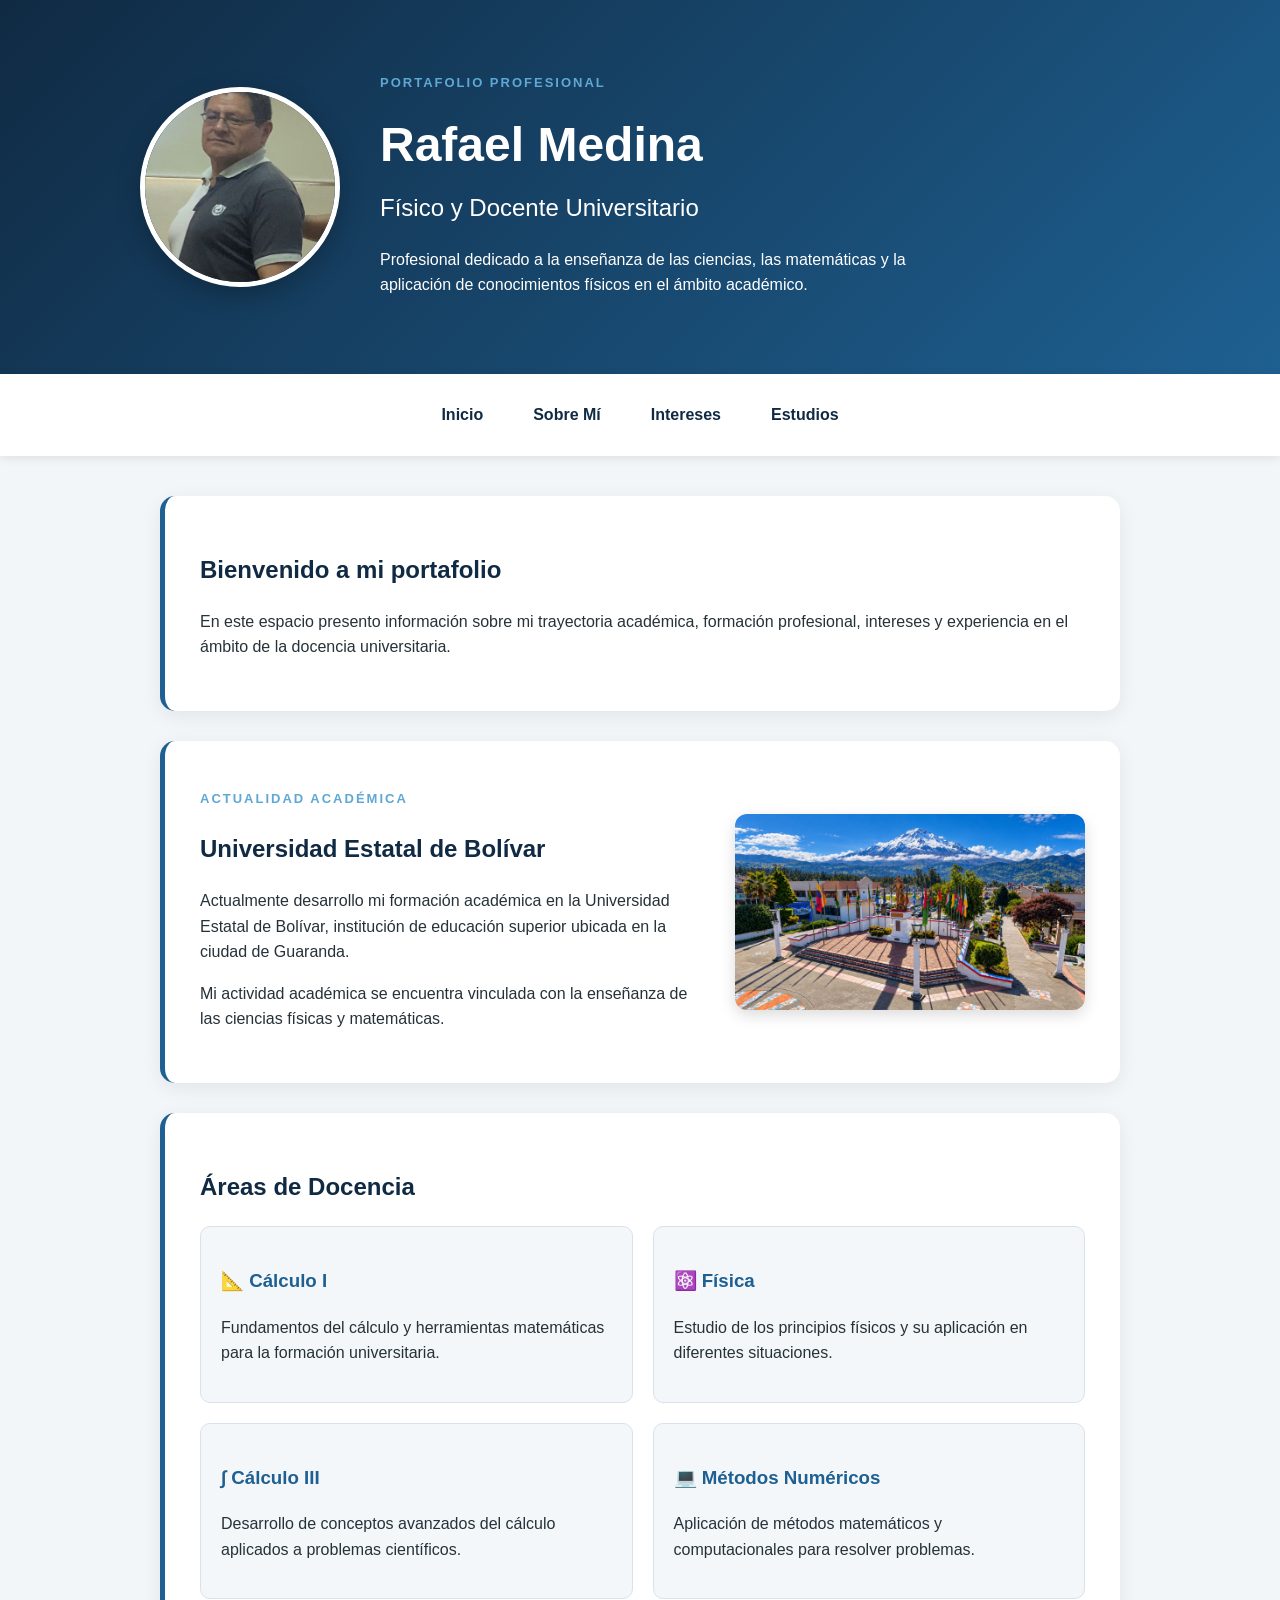
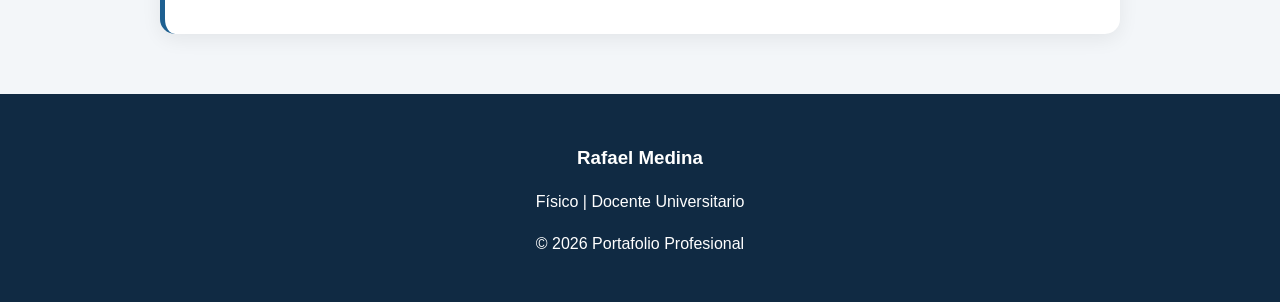
==== index.html @ b5437b90 "Add files via upload" ====
<!DOCTYPE html>
<html lang="es">

<head>
    <meta charset="UTF-8">
    <meta name="viewport" content="width=device-width, initial-scale=1.0">
    <title>Portafolio Profesional - Rafael Medina</title>
    <link rel="stylesheet" href="estilos.css">
</head>

<body>

    <header class="hero">

        <div class="hero-contenido">

            <img 
                src="foto_fisico.jpeg"
                width="200"
                height="200"
                alt="Foto de Rafael Medina"
                class="foto-perfil"
            >

            <div>
                <p class="etiqueta">PORTAFOLIO PROFESIONAL</p>

                <h1>Rafael Medina</h1>

                <h2>Físico y Docente Universitario</h2>

                <p class="descripcion">
                    Profesional dedicado a la enseñanza de las ciencias,
                    las matemáticas y la aplicación de conocimientos físicos
                    en el ámbito académico.
                </p>
            </div>

        </div>

    </header>


    <nav class="menu">

        <a href="index.html">Inicio</a>
        <a href="SobreMi.html">Sobre Mí</a>
        <a href="Intereses.html">Intereses</a>
        <a href="Estudios.html">Estudios</a>

    </nav>


    <main>

        <section class="bienvenida tarjeta">

            <h2>Bienvenido a mi portafolio</h2>

            <p>
                En este espacio presento información sobre mi trayectoria
                académica, formación profesional, intereses y experiencia
                en el ámbito de la docencia universitaria.
            </p>

        </section>


        <section class="universidad tarjeta">

            <div>

                <p class="etiqueta">ACTUALIDAD ACADÉMICA</p>

                <h2>Universidad Estatal de Bolívar</h2>

                <p>
                    Actualmente desarrollo mi formación académica en la
                    Universidad Estatal de Bolívar, institución de educación
                    superior ubicada en la ciudad de Guaranda.
                </p>

                <p>
                    Mi actividad académica se encuentra vinculada con la
                    enseñanza de las ciencias físicas y matemáticas.
                </p>

            </div>

            <img 
                src="ueb.jpeg"
                alt="Universidad Estatal de Bolívar"
                class="imagen-ueb"
            >

        </section>


        <section class="tarjeta">

            <h2>Áreas de Docencia</h2>

            <div class="materias">

                <div class="materia">
                    <h3>📐 Cálculo I</h3>
                    <p>
                        Fundamentos del cálculo y herramientas matemáticas
                        para la formación universitaria.
                    </p>
                </div>

                <div class="materia">
                    <h3>⚛️ Física</h3>
                    <p>
                        Estudio de los principios físicos y su aplicación
                        en diferentes situaciones.
                    </p>
                </div>

                <div class="materia">
                    <h3>∫ Cálculo III</h3>
                    <p>
                        Desarrollo de conceptos avanzados del cálculo
                        aplicados a problemas científicos.
                    </p>
                </div>

                <div class="materia">
                    <h3>💻 Métodos Numéricos</h3>
                    <p>
                        Aplicación de métodos matemáticos y computacionales
                        para resolver problemas.
                    </p>
                </div>

            </div>

        </section>

    </main>


    <footer>

        <h3>Rafael Medina</h3>

        <p>
            Físico | Docente Universitario
        </p>

        <p>
            © 2026 Portafolio Profesional
        </p>

    </footer>

</body>
</html>
---- estilos.css ----
/* ==========================
   CONFIGURACIÓN GENERAL
   ========================== */

* {
    box-sizing: border-box;
}

body {
    margin: 0;
    font-family: Arial, sans-serif;
    background-color: #f3f6f9;
    color: #263238;
    line-height: 1.6;
}


/* ==========================
   ENCABEZADO PRINCIPAL
   ========================== */

.hero {
    background: linear-gradient(135deg, #102a43, #1e6091);
    color: white;
    padding: 60px 20px;
}

.hero-contenido {
    max-width: 1000px;
    margin: auto;

    display: flex;
    align-items: center;
    gap: 40px;
}

.hero h1 {
    font-size: 48px;
    margin: 5px 0;
}

.hero h2 {
    font-weight: normal;
    margin-top: 0;
}

.descripcion {
    max-width: 600px;
}


/* ==========================
   ENCABEZADOS DE PÁGINAS
   ========================== */

.encabezado {
    text-align: center;
    background: linear-gradient(135deg, #102a43, #1e6091);
    color: rgb(158, 152, 152);
    padding: 50px 80px;
}

.encabezado h1 {
    font-size: 40px;
    margin: 5px 0;
}

.etiqueta {
    font-size: 13px;
    letter-spacing: 2px;
    font-weight: bold;
    color: #5fa8d3;
}


/* ==========================
   FOTO
   ========================== */

.foto-perfil {
    border-radius: 50%;
    object-fit: cover;

    border: 5px solid white;

    box-shadow: 0 8px 25px #00000040;
}


/* ==========================
   MENÚ
   ========================== */

.menu {
    display: flex;
    justify-content: center;
    gap: 10px;

    padding: 18px;

    background-color: white;

    box-shadow: 0 2px 10px #00000018;

    position: sticky;
    top: 0;
    z-index: 10;
}

.menu a {
    text-decoration: none;

    color: #102a43;

    font-weight: bold;

    padding: 10px 20px;

    border-radius: 7px;

    transition: 0.3s;
}

.menu a:hover {
    background-color: #1e6091;
    color: white;
}


/* ==========================
   CONTENIDO
   ========================== */

main {
    max-width: 1000px;
    margin: 40px auto;
    padding: 0 20px;
}


/* ==========================
   TARJETAS
   ========================== */

.tarjeta {
    background-color: white;

    padding: 35px;

    margin-bottom: 30px;

    border-radius: 15px;

    box-shadow: 0 5px 20px #00000012;

    border-left: 5px solid #1e6091;
}

.tarjeta h2 {
    color: #102a43;
}


/* ==========================
   UNIVERSIDAD
   ========================== */

.universidad {
    display: flex;
    align-items: center;
    gap: 35px;
}

.universidad > div {
    flex: 1;
}

.imagen-ueb {
    width: 350px;
    border-radius: 12px;
    box-shadow: 0 5px 15px #00000025;
}


/* ==========================
   MATERIAS
   ========================== */

.materias {
    display: grid;

    grid-template-columns: repeat(2, 1fr);

    gap: 20px;
}

.materia {
    background-color: #f3f7fa;

    padding: 20px;

    border-radius: 10px;

    border: 1px solid #d9e2ec;

    transition: 0.3s;
}

.materia:hover {
    transform: translateY(-5px);

    box-shadow: 0 5px 15px #00000018;
}

.materia h3 {
    color: #1e6091;
}


/* ==========================
   SOBRE MÍ
   ========================== */

.sobre-mi {
    max-width: 850px;
    margin-left: auto;
    margin-right: auto;

    text-align: justify;
}

.perfil-grid {
    display: grid;

    grid-template-columns: repeat(2, 1fr);

    gap: 20px;
}

.perfil-grid div {
    padding: 20px;

    background-color: #f3f7fa;

    border-radius: 10px;
}


/* ==========================
   INTERESES
   ========================== */

.intereses-grid {
    display: grid;

    grid-template-columns: repeat(3, 1fr);

    gap: 20px;

    margin-bottom: 30px;
}

.interes-card {
    background-color: white;

    border-radius: 15px;

    overflow: hidden;

    box-shadow: 0 5px 20px #00000015;

    transition: 0.3s;
}

.interes-card:hover {
    transform: translateY(-7px);
}

.interes-card img {
    width: 100%;
    height: 200px;

    object-fit: cover;
}

.interes-card h2,
.interes-card p {
    margin-left: 20px;
    margin-right: 20px;
}

.interes-card h2 {
    color: #102a43;
}


/* ==========================
   VIDEO
   ========================== */

.video-seccion {
    text-align: center;
}

.video-seccion video {
    width: 100%;
    max-width: 750px;

    border-radius: 12px;

    box-shadow: 0 5px 20px #00000025;
}


/* ==========================
   ESTUDIOS
   ========================== */

.estudio-actual {
    display: flex;
    align-items: center;
    gap: 30px;
}

.estudio-actual > div {
    flex: 1;
}

.imagen-estudio {
    width: 320px;

    border-radius: 12px;
}

.estudio {
    background-color: #f4f7f9;

    padding: 20px;

    margin-top: 20px;

    border-left: 4px solid #1e6091;

    border-radius: 7px;
}

.estudio h3 {
    color: #1e6091;
}


/* ==========================
   PIE DE PÁGINA
   ========================== */

footer {
    text-align: center;

    background-color: #102a43;

    color: white;

    padding: 30px;

    margin-top: 60px;
}

footer h3 {
    margin-bottom: 5px;
}


/* ==========================
   CELULARES
   ========================== */

@media (max-width: 700px) {

    .hero-contenido {
        flex-direction: column;
        text-align: center;
    }

    .hero h1 {
        font-size: 35px;
    }

    .menu {
        flex-wrap: wrap;
    }

    .universidad,
    .estudio-actual {
        flex-direction: column;
    }

    .imagen-ueb,
    .imagen-estudio {
        width: 100%;
    }

    .materias,
    .perfil-grid,
    .intereses-grid {
        grid-template-columns: 1fr;
    }

}
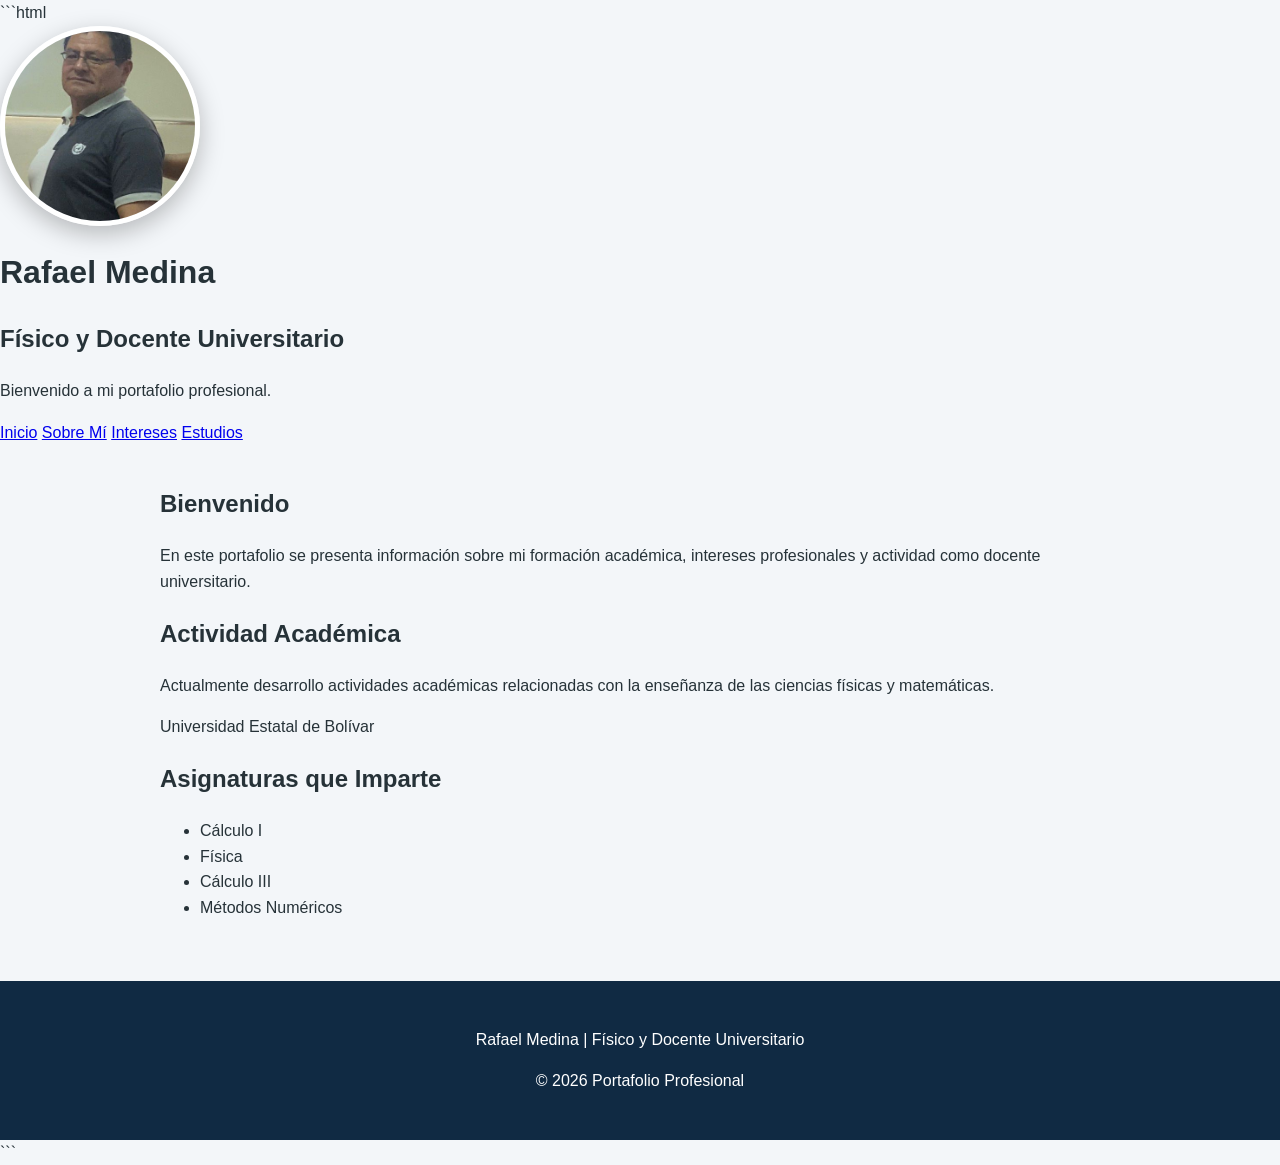
==== commit d758631e: "Revise index.html for improved layout and content Updated the structure and content of the portfolio" ====
--- a/index.html
+++ b/index.html
@@ -1,51 +1,44 @@
+```html
 <!DOCTYPE html>
 <html lang="es">
 
 <head>
     <meta charset="UTF-8">
     <meta name="viewport" content="width=device-width, initial-scale=1.0">
-    <title>Portafolio Profesional - Rafael Medina</title>
+    <title>Portafolio Profesional</title>
+
     <link rel="stylesheet" href="estilos.css">
 </head>
 
 <body>
 
-    <header class="hero">
+    <header class="inicio">
 
-        <div class="hero-contenido">
+        <img src="foto_fisico.jpeg"
+             width="200"
+             height="200"
+             alt="Foto de Rafael Medina"
+             class="foto-perfil">
 
-            <img 
-                src="foto_fisico.jpeg"
-                width="200"
-                height="200"
-                alt="Foto de Rafael Medina"
-                class="foto-perfil"
-            >
+        <h1>Rafael Medina</h1>
 
-            <div>
-                <p class="etiqueta">PORTAFOLIO PROFESIONAL</p>
+        <h2>Físico y Docente Universitario</h2>
 
-                <h1>Rafael Medina</h1>
-
-                <h2>Físico y Docente Universitario</h2>
-
-                <p class="descripcion">
-                    Profesional dedicado a la enseñanza de las ciencias,
-                    las matemáticas y la aplicación de conocimientos físicos
-                    en el ámbito académico.
-                </p>
-            </div>
-
-        </div>
+        <p>
+            Bienvenido a mi portafolio profesional.
+        </p>
 
     </header>
 
 
-    <nav class="menu">
+    <nav>
 
         <a href="index.html">Inicio</a>
+
         <a href="SobreMi.html">Sobre Mí</a>
+
         <a href="Intereses.html">Intereses</a>
+
         <a href="Estudios.html">Estudios</a>
 
     </nav>
@@ -53,88 +46,45 @@
 
     <main>
 
-        <section class="bienvenida tarjeta">
+        <section>
 
-            <h2>Bienvenido a mi portafolio</h2>
+            <h2>Bienvenido</h2>
 
             <p>
-                En este espacio presento información sobre mi trayectoria
-                académica, formación profesional, intereses y experiencia
-                en el ámbito de la docencia universitaria.
+                En este portafolio se presenta información sobre mi
+                formación académica, intereses profesionales y actividad
+                como docente universitario.
             </p>
 
         </section>
 
 
-        <section class="universidad tarjeta">
+        <section>
 
-            <div>
+            <h2>Actividad Académica</h2>
 
-                <p class="etiqueta">ACTUALIDAD ACADÉMICA</p>
+            <p>
+                Actualmente desarrollo actividades académicas relacionadas
+                con la enseñanza de las ciencias físicas y matemáticas.
+            </p>
 
-                <h2>Universidad Estatal de Bolívar</h2>
-
-                <p>
-                    Actualmente desarrollo mi formación académica en la
-                    Universidad Estatal de Bolívar, institución de educación
-                    superior ubicada en la ciudad de Guaranda.
-                </p>
-
-                <p>
-                    Mi actividad académica se encuentra vinculada con la
-                    enseñanza de las ciencias físicas y matemáticas.
-                </p>
-
-            </div>
-
-            <img 
-                src="ueb.jpeg"
-                alt="Universidad Estatal de Bolívar"
-                class="imagen-ueb"
-            >
+            <p>
+                Universidad Estatal de Bolívar
+            </p>
 
         </section>
 
 
-        <section class="tarjeta">
+        <section>
 
-            <h2>Áreas de Docencia</h2>
+            <h2>Asignaturas que Imparte</h2>
 
-            <div class="materias">
-
-                <div class="materia">
-                    <h3>📐 Cálculo I</h3>
-                    <p>
-                        Fundamentos del cálculo y herramientas matemáticas
-                        para la formación universitaria.
-                    </p>
-                </div>
-
-                <div class="materia">
-                    <h3>⚛️ Física</h3>
-                    <p>
-                        Estudio de los principios físicos y su aplicación
-                        en diferentes situaciones.
-                    </p>
-                </div>
-
-                <div class="materia">
-                    <h3>∫ Cálculo III</h3>
-                    <p>
-                        Desarrollo de conceptos avanzados del cálculo
-                        aplicados a problemas científicos.
-                    </p>
-                </div>
-
-                <div class="materia">
-                    <h3>💻 Métodos Numéricos</h3>
-                    <p>
-                        Aplicación de métodos matemáticos y computacionales
-                        para resolver problemas.
-                    </p>
-                </div>
-
-            </div>
+            <ul>
+                <li>Cálculo I</li>
+                <li>Física</li>
+                <li>Cálculo III</li>
+                <li>Métodos Numéricos</li>
+            </ul>
 
         </section>
 
@@ -143,10 +93,8 @@
 
     <footer>
 
-        <h3>Rafael Medina</h3>
-
         <p>
-            Físico | Docente Universitario
+            Rafael Medina | Físico y Docente Universitario
         </p>
 
         <p>
@@ -156,4 +104,5 @@
     </footer>
 
 </body>
-</html>+</html>
+```
